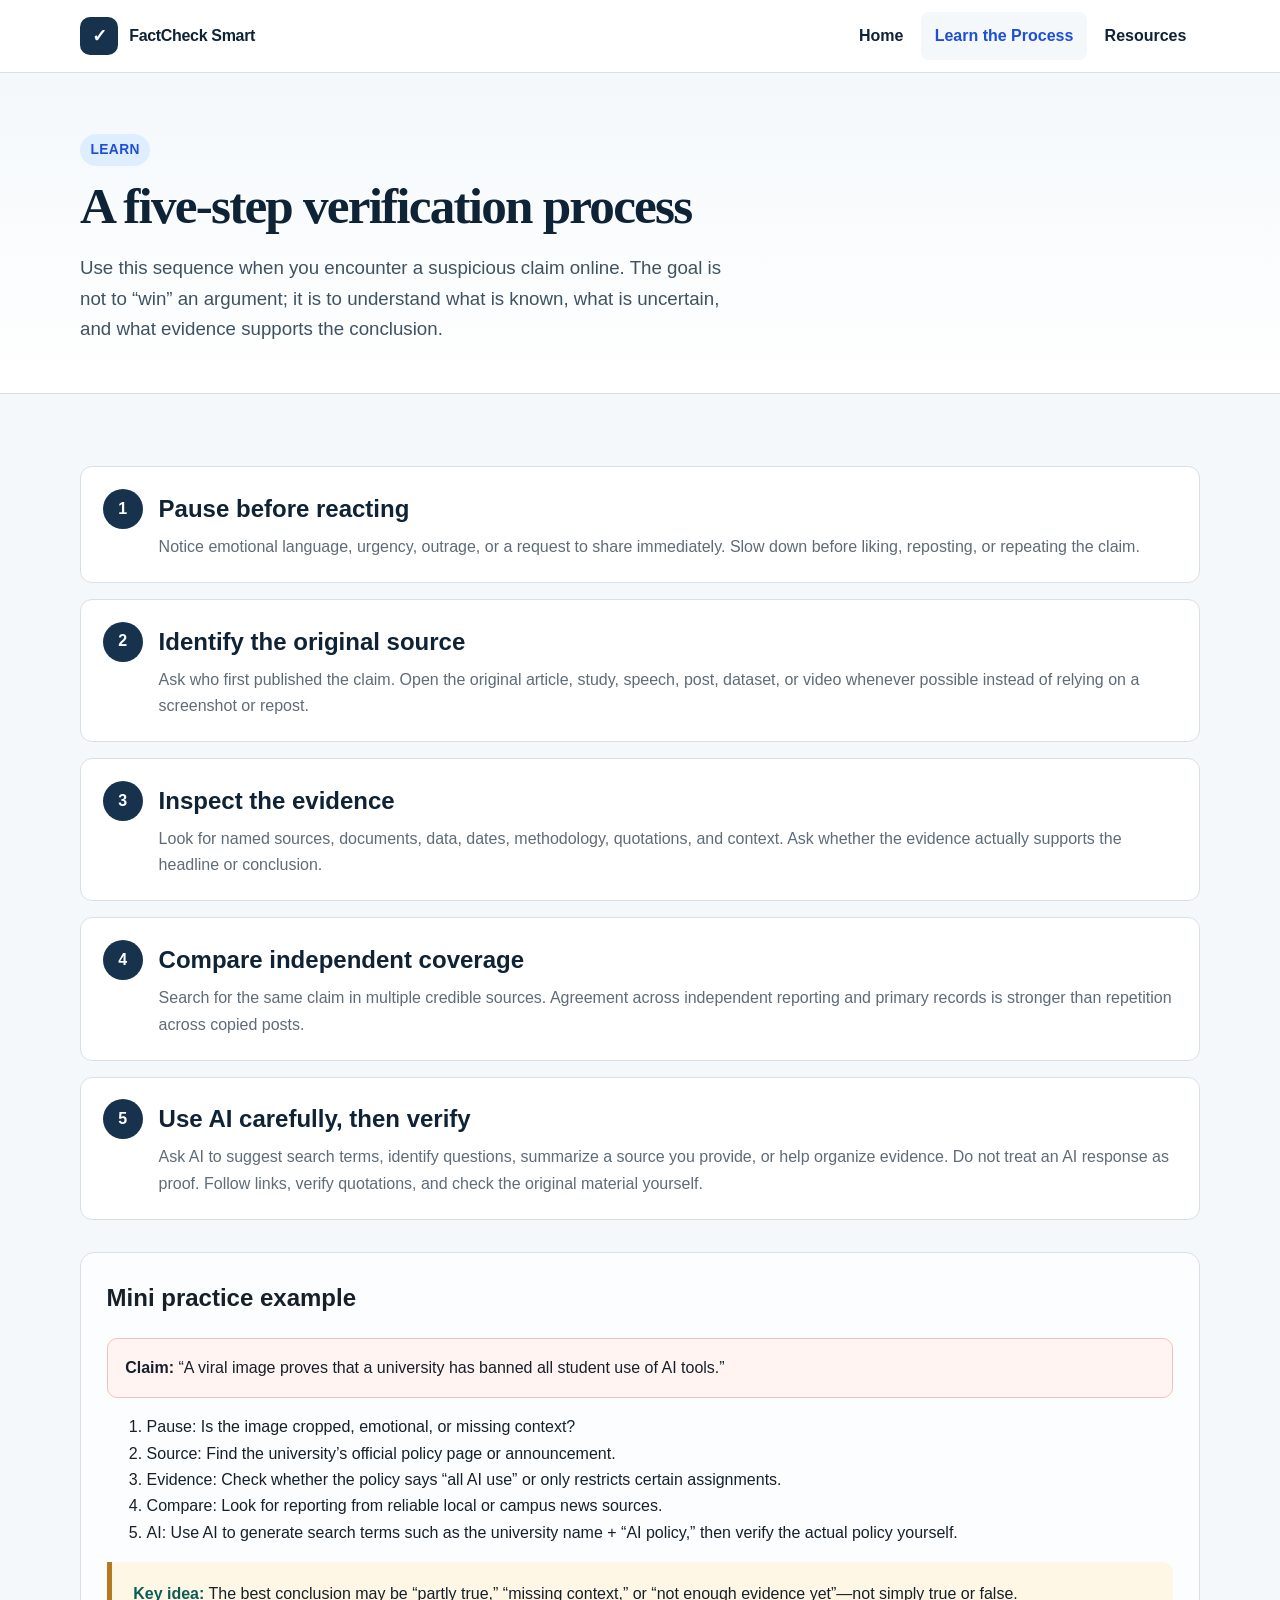
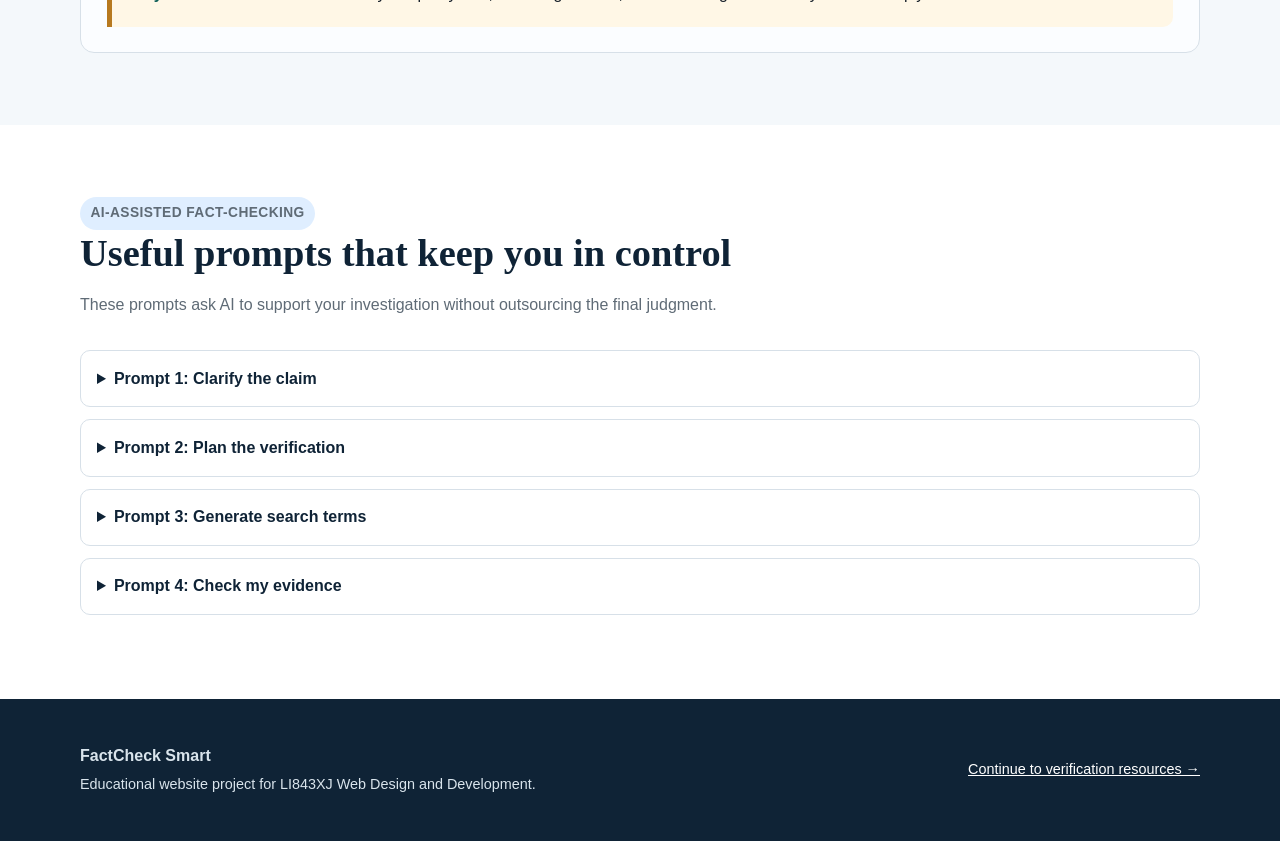
==== learn.html @ 16da7ce7 "Upload FactCheck Smart website" ====
<!DOCTYPE html>
<html lang="en">
<head>
  <meta charset="UTF-8">
  <meta name="viewport" content="width=device-width, initial-scale=1.0">
  <meta name="description" content="Learn a five-step process for evaluating claims, sources, evidence, and AI-assisted fact-checking results.">
  <title>FactCheck Smart | Learn the Process</title>
  <link rel="stylesheet" href="style.css">
</head>
<body>
<a class="skip-link" href="#main-content">Skip to main content</a>
<header class="site-header">
  <div class="nav-wrap">
    <a class="brand" href="index.html" aria-label="FactCheck Smart home">
      <span class="brand-mark" aria-hidden="true">✓</span>
      <span>FactCheck Smart</span>
    </a>
    <nav class="site-nav" aria-label="Primary navigation">
      <ul>
        <li><a href="index.html">Home</a></li>
        <li><a href="learn.html" aria-current="page">Learn the Process</a></li>
        <li><a href="resources.html">Resources</a></li>
      </ul>
    </nav>
  </div>
</header>

<main id="main-content">
  <header class="page-hero">
    <div class="container">
      <p class="eyebrow">Learn</p>
      <h1>A five-step verification process</h1>
      <p class="lead">Use this sequence when you encounter a suspicious claim online. The goal is not to “win” an argument; it is to understand what is known, what is uncertain, and what evidence supports the conclusion.</p>
    </div>
  </header>

  <section class="section-soft">
    <div class="container">
      <div class="steps">
        <article class="step">
          <div>
            <h2>Pause before reacting</h2>
            <p>Notice emotional language, urgency, outrage, or a request to share immediately. Slow down before liking, reposting, or repeating the claim.</p>
          </div>
        </article>
        <article class="step">
          <div>
            <h2>Identify the original source</h2>
            <p>Ask who first published the claim. Open the original article, study, speech, post, dataset, or video whenever possible instead of relying on a screenshot or repost.</p>
          </div>
        </article>
        <article class="step">
          <div>
            <h2>Inspect the evidence</h2>
            <p>Look for named sources, documents, data, dates, methodology, quotations, and context. Ask whether the evidence actually supports the headline or conclusion.</p>
          </div>
        </article>
        <article class="step">
          <div>
            <h2>Compare independent coverage</h2>
            <p>Search for the same claim in multiple credible sources. Agreement across independent reporting and primary records is stronger than repetition across copied posts.</p>
          </div>
        </article>
        <article class="step">
          <div>
            <h2>Use AI carefully, then verify</h2>
            <p>Ask AI to suggest search terms, identify questions, summarize a source you provide, or help organize evidence. Do not treat an AI response as proof. Follow links, verify quotations, and check the original material yourself.</p>
          </div>
        </article>
      </div>

      <div class="example-box">
        <h2>Mini practice example</h2>
        <p class="claim"><strong>Claim:</strong> “A viral image proves that a university has banned all student use of AI tools.”</p>
        <ol>
          <li>Pause: Is the image cropped, emotional, or missing context?</li>
          <li>Source: Find the university’s official policy page or announcement.</li>
          <li>Evidence: Check whether the policy says “all AI use” or only restricts certain assignments.</li>
          <li>Compare: Look for reporting from reliable local or campus news sources.</li>
          <li>AI: Use AI to generate search terms such as the university name + “AI policy,” then verify the actual policy yourself.</li>
        </ol>
        <div class="callout warning"><strong>Key idea:</strong> The best conclusion may be “partly true,” “missing context,” or “not enough evidence yet”—not simply true or false.</div>
      </div>
    </div>
  </section>

  <section>
    <div class="container">
      <div class="section-title">
        <p class="eyebrow">AI-assisted fact-checking</p>
        <h2>Useful prompts that keep you in control</h2>
        <p>These prompts ask AI to support your investigation without outsourcing the final judgment.</p>
      </div>
      <div class="details-list">
        <details>
          <summary>Prompt 1: Clarify the claim</summary>
          <p>“Rewrite this claim as one precise, checkable statement. Do not decide whether it is true.”</p>
        </details>
        <details>
          <summary>Prompt 2: Plan the verification</summary>
          <p>“What primary sources, records, datasets, or expert sources would be most useful for verifying this claim?”</p>
        </details>
        <details>
          <summary>Prompt 3: Generate search terms</summary>
          <p>“Give me five neutral search queries to investigate this claim from multiple perspectives.”</p>
        </details>
        <details>
          <summary>Prompt 4: Check my evidence</summary>
          <p>“Here are the sources I found. Compare what each source actually supports and identify any gaps or contradictions. Do not invent missing facts.”</p>
        </details>
      </div>
    </div>
  </section>
</main>

<footer class="site-footer">
  <div class="container footer-grid">
    <div>
      <p><strong>FactCheck Smart</strong></p>
      <p class="small">Educational website project for LI843XJ Web Design and Development.</p>
    </div>
    <p class="small"><a href="resources.html">Continue to verification resources →</a></p>
  </div>
</footer>
</body>
</html>
---- style.css ----
:root {
  --navy: #17324d;
  --navy-deep: #0f2336;
  --blue: #2563eb;
  --blue-dark: #1d4ed8;
  --teal: #0f766e;
  --gold: #b7791f;
  --ink: #17202a;
  --muted: #5f6b76;
  --line: #d7e0e8;
  --soft: #f4f8fb;
  --white: #ffffff;
  --focus: #ffbf47;
  --success: #e7f6ef;
  --warning: #fff7e6;
  --max: 1120px;
}

* { box-sizing: border-box; }

html { scroll-behavior: smooth; }

body {
  margin: 0;
  color: var(--ink);
  background: var(--white);
  font-family: Arial, Helvetica, sans-serif;
  line-height: 1.65;
}

img, svg, iframe { max-width: 100%; }

a { color: var(--blue-dark); }
a:hover { text-decoration-thickness: 2px; }
a:focus-visible,
button:focus-visible,
input:focus-visible,
textarea:focus-visible,
summary:focus-visible {
  outline: 3px solid var(--focus);
  outline-offset: 3px;
}

.skip-link {
  position: absolute;
  left: -999px;
  top: 0;
  z-index: 1000;
  padding: .65rem 1rem;
  background: var(--white);
  color: var(--navy-deep);
  border: 2px solid var(--navy-deep);
}
.skip-link:focus { left: 1rem; top: 1rem; }

.site-header {
  position: sticky;
  top: 0;
  z-index: 50;
  background: rgba(255,255,255,.97);
  border-bottom: 1px solid var(--line);
}

.nav-wrap {
  width: min(var(--max), calc(100% - 2rem));
  margin: 0 auto;
  min-height: 72px;
  display: flex;
  align-items: center;
  justify-content: space-between;
  gap: 1.25rem;
}

.brand {
  display: inline-flex;
  align-items: center;
  gap: .7rem;
  color: var(--navy-deep);
  text-decoration: none;
  font-weight: 800;
  letter-spacing: -.02em;
}
.brand-mark {
  display: grid;
  place-items: center;
  width: 38px;
  height: 38px;
  border-radius: 10px;
  background: var(--navy);
  color: var(--white);
  font-size: 1.15rem;
}

.site-nav ul {
  list-style: none;
  margin: 0;
  padding: 0;
  display: flex;
  align-items: center;
  gap: .25rem;
}
.site-nav a {
  display: block;
  padding: .7rem .85rem;
  border-radius: 8px;
  color: var(--navy-deep);
  text-decoration: none;
  font-weight: 700;
}
.site-nav a:hover,
.site-nav a[aria-current="page"] {
  background: var(--soft);
  color: var(--blue-dark);
}

.container {
  width: min(var(--max), calc(100% - 2rem));
  margin: 0 auto;
}

.hero {
  background: linear-gradient(135deg, #eef5ff 0%, #f7fbfd 55%, #edf8f5 100%);
  border-bottom: 1px solid var(--line);
}
.hero-grid {
  min-height: 520px;
  display: grid;
  grid-template-columns: 1.05fr .95fr;
  align-items: center;
  gap: 3rem;
  padding: 4.5rem 0;
}
.eyebrow {
  display: inline-block;
  margin: 0 0 .8rem;
  padding: .3rem .65rem;
  border-radius: 999px;
  background: #dfeeff;
  color: var(--blue-dark);
  font-size: .86rem;
  font-weight: 800;
  letter-spacing: .03em;
  text-transform: uppercase;
}
.hero h1,
.page-hero h1 {
  margin: 0;
  color: var(--navy-deep);
  font-family: Georgia, 'Times New Roman', serif;
  font-size: clamp(2.35rem, 5vw, 4.5rem);
  line-height: 1.05;
  letter-spacing: -.035em;
}
.hero p.lead,
.page-hero p.lead {
  margin: 1.25rem 0 0;
  max-width: 64ch;
  color: #3f5263;
  font-size: 1.17rem;
}
.button-row {
  display: flex;
  flex-wrap: wrap;
  gap: .8rem;
  margin-top: 1.6rem;
}
.btn {
  display: inline-block;
  padding: .82rem 1.1rem;
  border: 2px solid var(--blue-dark);
  border-radius: 9px;
  background: var(--blue-dark);
  color: var(--white);
  text-decoration: none;
  font-weight: 800;
}
.btn:hover { background: #153eaa; }
.btn.secondary {
  background: transparent;
  color: var(--blue-dark);
}
.btn.secondary:hover { background: #e8f0ff; }

.hero-art {
  min-height: 360px;
  display: grid;
  place-items: center;
}
.hero-art svg {
  width: min(100%, 520px);
  height: auto;
  filter: drop-shadow(0 24px 30px rgba(23,50,77,.12));
}

section { padding: 4.5rem 0; }
.section-soft { background: var(--soft); }
.section-title {
  max-width: 760px;
  margin: 0 0 2rem;
}
.section-title h2 {
  margin: 0;
  color: var(--navy-deep);
  font-family: Georgia, 'Times New Roman', serif;
  font-size: clamp(1.8rem, 3vw, 2.7rem);
  line-height: 1.2;
}
.section-title p { color: var(--muted); margin-bottom: 0; }

.card-grid {
  display: grid;
  grid-template-columns: repeat(3, 1fr);
  gap: 1.2rem;
}
.card {
  background: var(--white);
  border: 1px solid var(--line);
  border-radius: 14px;
  padding: 1.5rem;
  box-shadow: 0 7px 18px rgba(24,46,67,.05);
}
.card h3 { margin: .7rem 0 .45rem; color: var(--navy-deep); }
.card p { margin: 0; color: var(--muted); }
.icon-chip {
  width: 44px;
  height: 44px;
  display: grid;
  place-items: center;
  border-radius: 11px;
  background: #eaf2ff;
  color: var(--blue-dark);
  font-weight: 900;
}

.callout {
  border-left: 5px solid var(--teal);
  background: var(--success);
  padding: 1.2rem 1.35rem;
  border-radius: 0 10px 10px 0;
}
.callout strong { color: #0b5d56; }
.callout.warning {
  border-left-color: var(--gold);
  background: var(--warning);
}

.video-wrap {
  overflow: hidden;
  border: 1px solid var(--line);
  border-radius: 14px;
  background: #000;
  box-shadow: 0 10px 26px rgba(23,50,77,.08);
  aspect-ratio: 16 / 9;
}
.video-wrap iframe {
  width: 100%;
  height: 100%;
  border: 0;
}
.video-caption { margin-top: .75rem; color: var(--muted); font-size: .95rem; }

.page-hero {
  padding: 3.8rem 0 3rem;
  background: linear-gradient(180deg, #f4f8fb 0%, #fff 100%);
  border-bottom: 1px solid var(--line);
}
.page-hero h1 { font-size: clamp(2.2rem, 4vw, 3.6rem); }

.steps {
  counter-reset: factstep;
  display: grid;
  gap: 1rem;
}
.step {
  counter-increment: factstep;
  display: grid;
  grid-template-columns: auto 1fr;
  gap: 1rem;
  align-items: start;
  padding: 1.35rem;
  background: var(--white);
  border: 1px solid var(--line);
  border-radius: 12px;
}
.step::before {
  content: counter(factstep);
  width: 40px;
  height: 40px;
  display: grid;
  place-items: center;
  border-radius: 50%;
  background: var(--navy);
  color: var(--white);
  font-weight: 900;
}
.step h2, .step h3 { margin: 0 0 .35rem; color: var(--navy-deep); }
.step p { margin: 0; color: var(--muted); }

.example-box {
  margin-top: 2rem;
  padding: 1.6rem;
  border: 1px solid var(--line);
  border-radius: 14px;
  background: #fbfdff;
}
.example-box h2 { margin-top: 0; }
.claim {
  padding: 1rem 1.1rem;
  border-radius: 10px;
  background: #fff4f2;
  border: 1px solid #f0c4bc;
}

.checklist {
  display: grid;
  gap: .7rem;
  margin-top: 1.2rem;
}
.check-item {
  display: flex;
  gap: .7rem;
  align-items: flex-start;
  padding: .9rem 1rem;
  border: 1px solid var(--line);
  border-radius: 10px;
  background: var(--white);
}
.check-item input { margin-top: .3rem; width: 1.1rem; height: 1.1rem; }

.resource-grid {
  display: grid;
  grid-template-columns: repeat(2, 1fr);
  gap: 1rem;
}
.resource-card {
  padding: 1.3rem;
  border: 1px solid var(--line);
  border-radius: 12px;
  background: var(--white);
}
.resource-card h2, .resource-card h3 { margin-top: 0; color: var(--navy-deep); }
.resource-card p { color: var(--muted); }
.resource-card a { font-weight: 800; }

.table-wrap { overflow-x: auto; }
table {
  width: 100%;
  border-collapse: collapse;
  margin-top: 1rem;
  background: var(--white);
}
th, td {
  padding: .85rem;
  border: 1px solid var(--line);
  text-align: left;
  vertical-align: top;
}
th { background: #eaf2ff; color: var(--navy-deep); }

.details-list details {
  border: 1px solid var(--line);
  border-radius: 10px;
  padding: .9rem 1rem;
  background: var(--white);
  margin-bottom: .75rem;
}
.details-list summary {
  cursor: pointer;
  color: var(--navy-deep);
  font-weight: 800;
}
.details-list p { color: var(--muted); }

.site-footer {
  background: var(--navy-deep);
  color: #d9e4ec;
  padding: 2.5rem 0;
}
.footer-grid {
  display: grid;
  grid-template-columns: 1fr auto;
  gap: 1rem;
  align-items: center;
}
.site-footer a { color: #fff; }
.site-footer p { margin: .25rem 0; }

.small { font-size: .9rem; }
.muted { color: var(--muted); }

@media (max-width: 820px) {
  .nav-wrap { align-items: flex-start; flex-direction: column; padding: .8rem 0; }
  .site-header { position: static; }
  .site-nav ul { flex-wrap: wrap; }
  .hero-grid { grid-template-columns: 1fr; min-height: 0; padding: 3.5rem 0; }
  .hero-art { min-height: 260px; }
  .card-grid, .resource-grid { grid-template-columns: 1fr; }
  .footer-grid { grid-template-columns: 1fr; }
}

@media (prefers-reduced-motion: reduce) {
  html { scroll-behavior: auto; }
}
.sr-only {
  position: absolute;
  width: 1px;
  height: 1px;
  padding: 0;
  margin: -1px;
  overflow: hidden;
  clip: rect(0, 0, 0, 0);
  white-space: nowrap;
  border: 0;
}
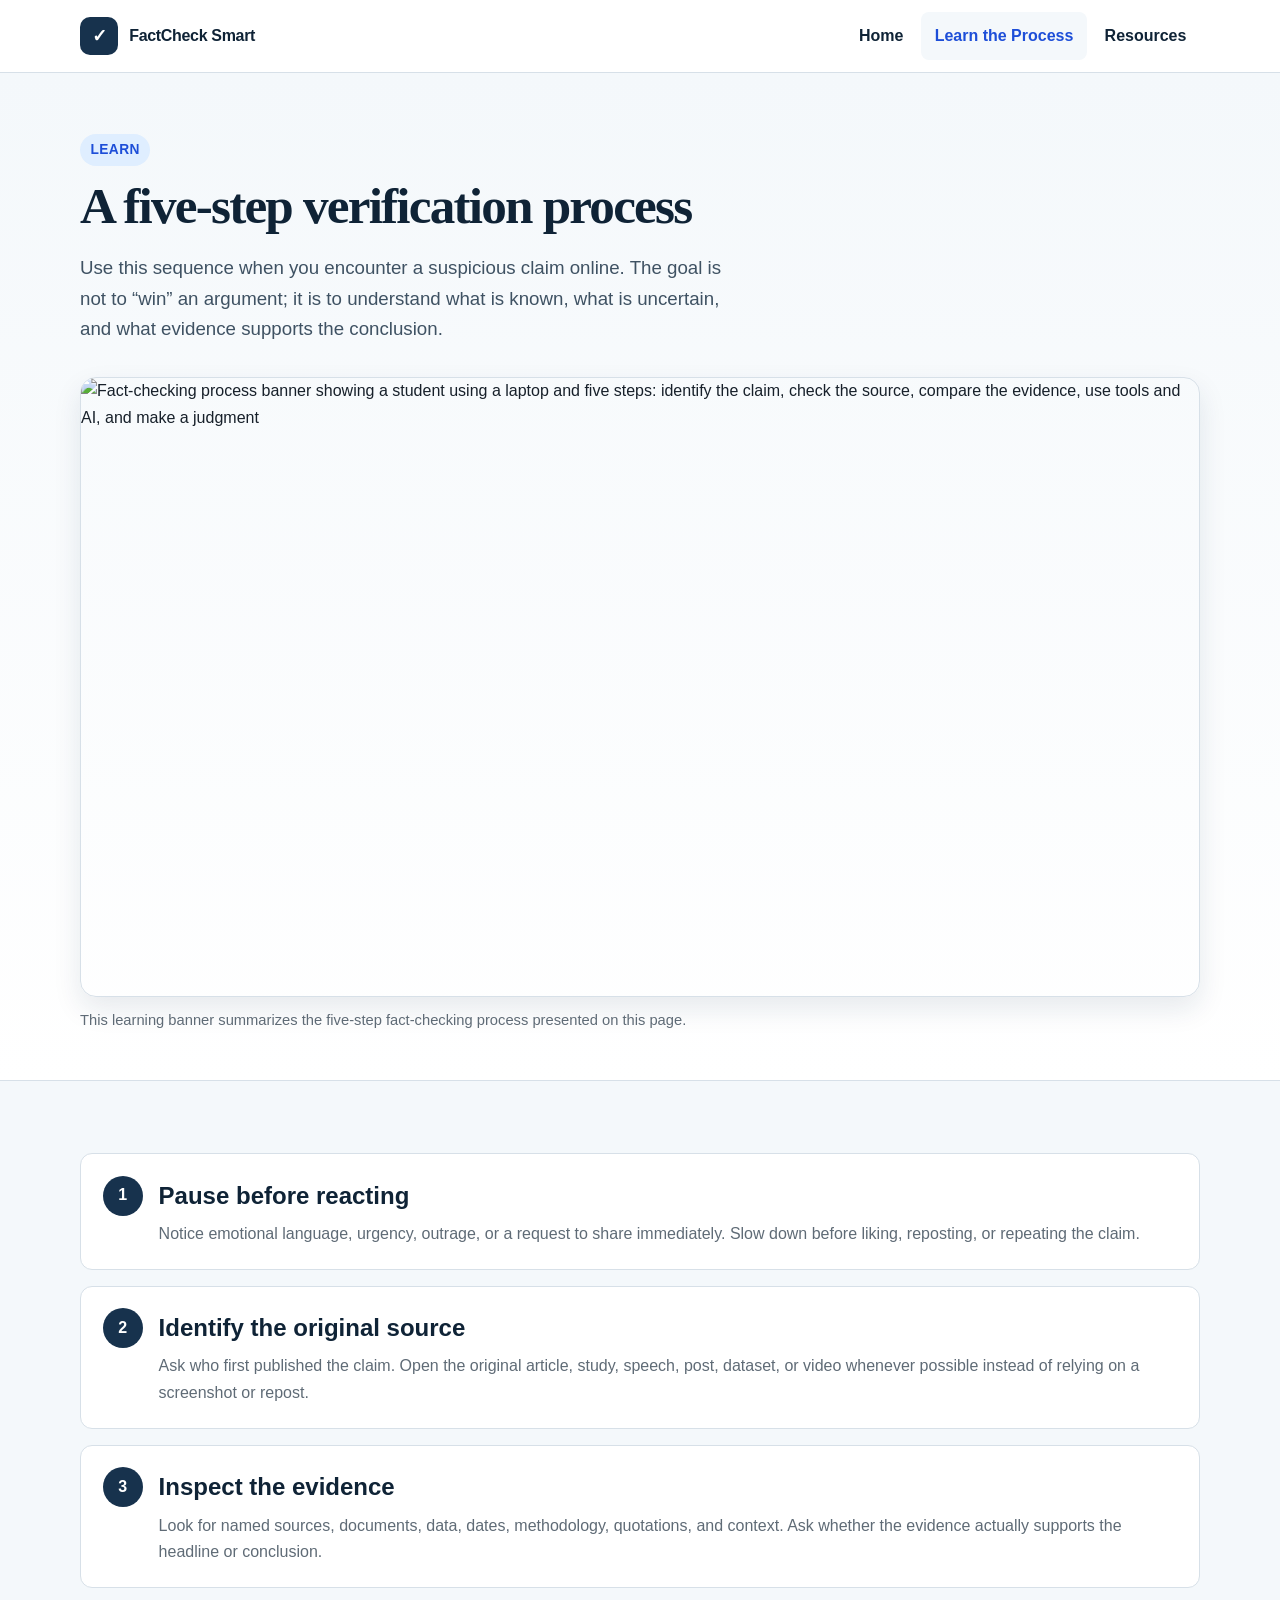
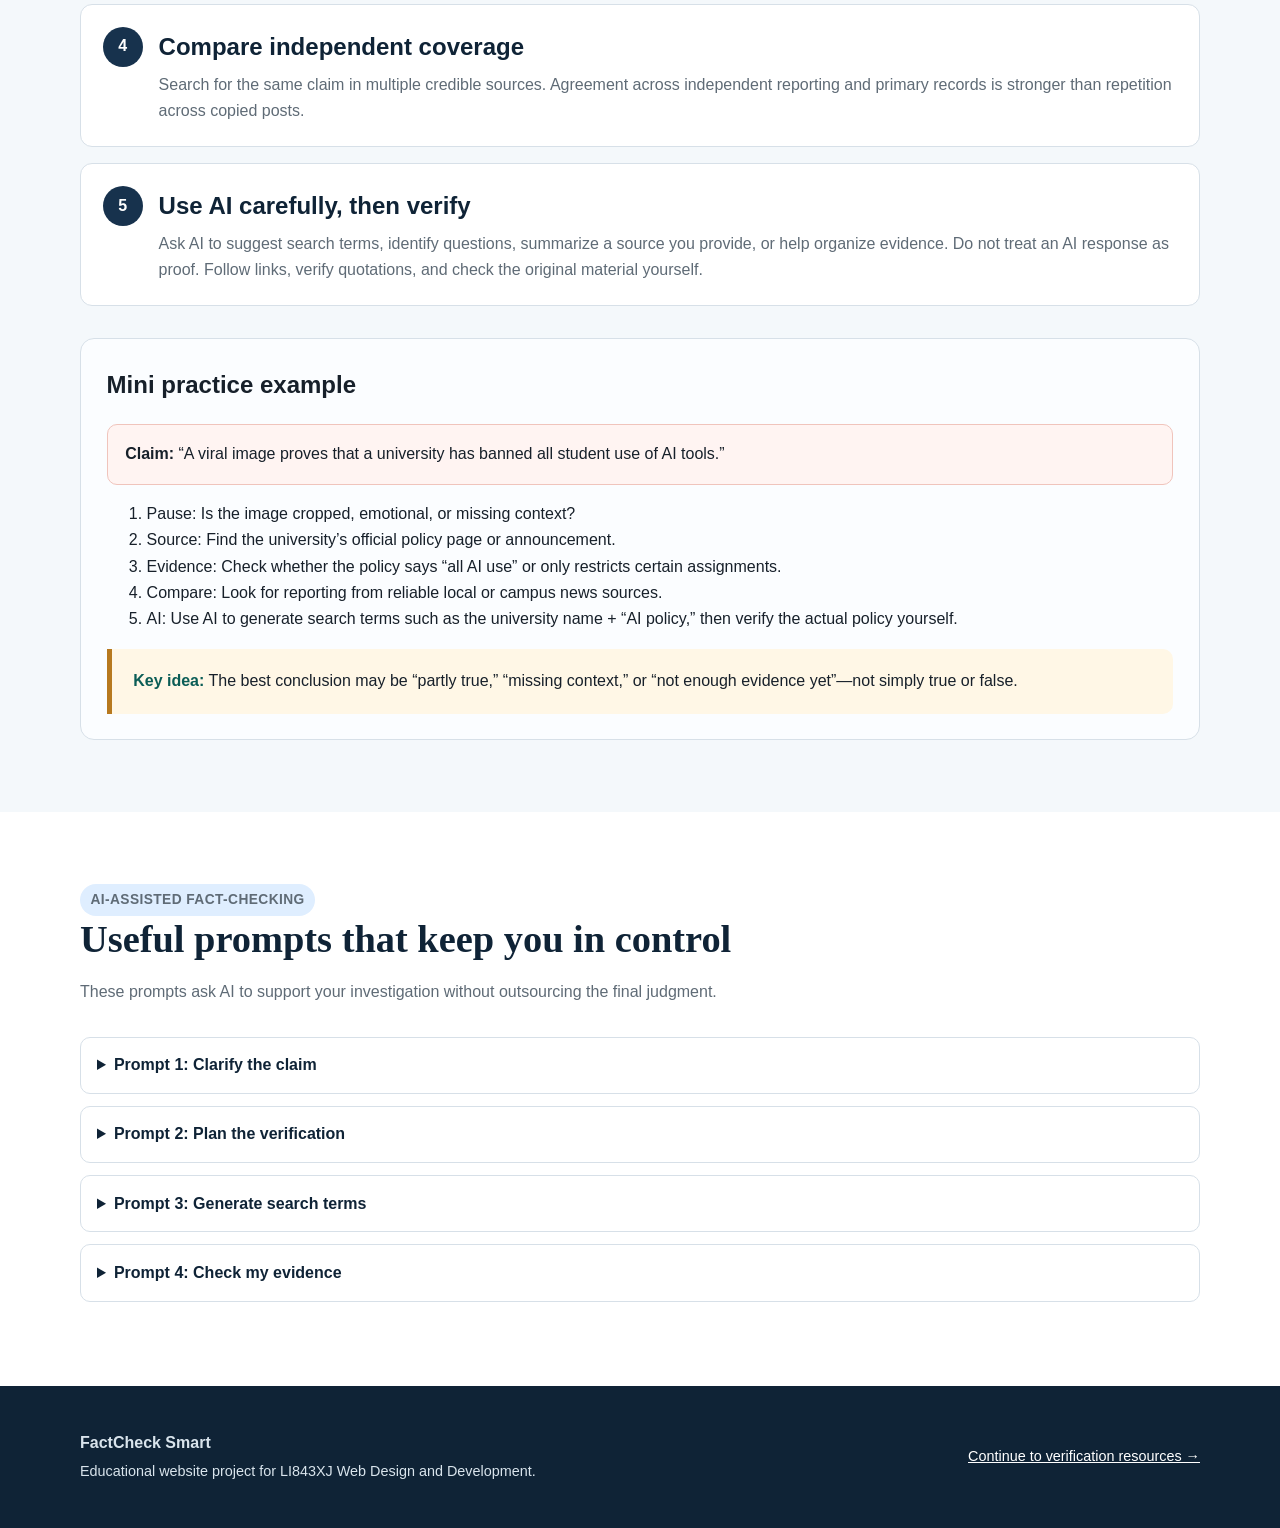
==== commit 5ae3de35: "Add final images and update website" ====
--- a/learn.html
+++ b/learn.html
@@ -31,6 +31,13 @@
       <p class="eyebrow">Learn</p>
       <h1>A five-step verification process</h1>
       <p class="lead">Use this sequence when you encounter a suspicious claim online. The goal is not to “win” an argument; it is to understand what is known, what is uncertain, and what evidence supports the conclusion.</p>
+
+      <figure class="learn-feature-photo learn-process-banner">
+        <img src="images/fact_checking_process_study_banner.png"
+             alt="Fact-checking process banner showing a student using a laptop and five steps: identify the claim, check the source, compare the evidence, use tools and AI, and make a judgment"
+             width="1569" height="1002">
+        <figcaption>This learning banner summarizes the five-step fact-checking process presented on this page.</figcaption>
+      </figure>
     </div>
   </header>
 
--- a/style.css
+++ b/style.css
@@ -266,6 +266,25 @@
 }
 .page-hero h1 { font-size: clamp(2.2rem, 4vw, 3.6rem); }
 
+.learn-feature-photo {
+  margin: 2rem 0 0;
+}
+.learn-feature-photo img {
+  display: block;
+  width: 100%;
+  max-height: 560px;
+  object-fit: cover;
+  object-position: center 42%;
+  border: 1px solid var(--line);
+  border-radius: 16px;
+  box-shadow: 0 12px 28px rgba(23,50,77,.10);
+}
+.learn-feature-photo figcaption {
+  margin-top: .65rem;
+  color: var(--muted);
+  font-size: .92rem;
+}
+
 .steps {
   counter-reset: factstep;
   display: grid;
@@ -412,3 +431,29 @@
   white-space: nowrap;
   border: 0;
 }
+
+
+.learn-process-banner img {
+  max-height: 620px;
+  object-fit: cover;
+  object-position: center;
+}
+
+.page-support-image {
+  margin: 2rem 0 0;
+}
+.page-support-image img {
+  display: block;
+  width: 100%;
+  max-width: 980px;
+  margin: 0 auto;
+  border: 1px solid var(--line);
+  border-radius: 16px;
+  box-shadow: 0 12px 28px rgba(23,50,77,.10);
+}
+.page-support-image figcaption {
+  margin-top: .65rem;
+  color: var(--muted);
+  font-size: .92rem;
+  text-align: center;
+}
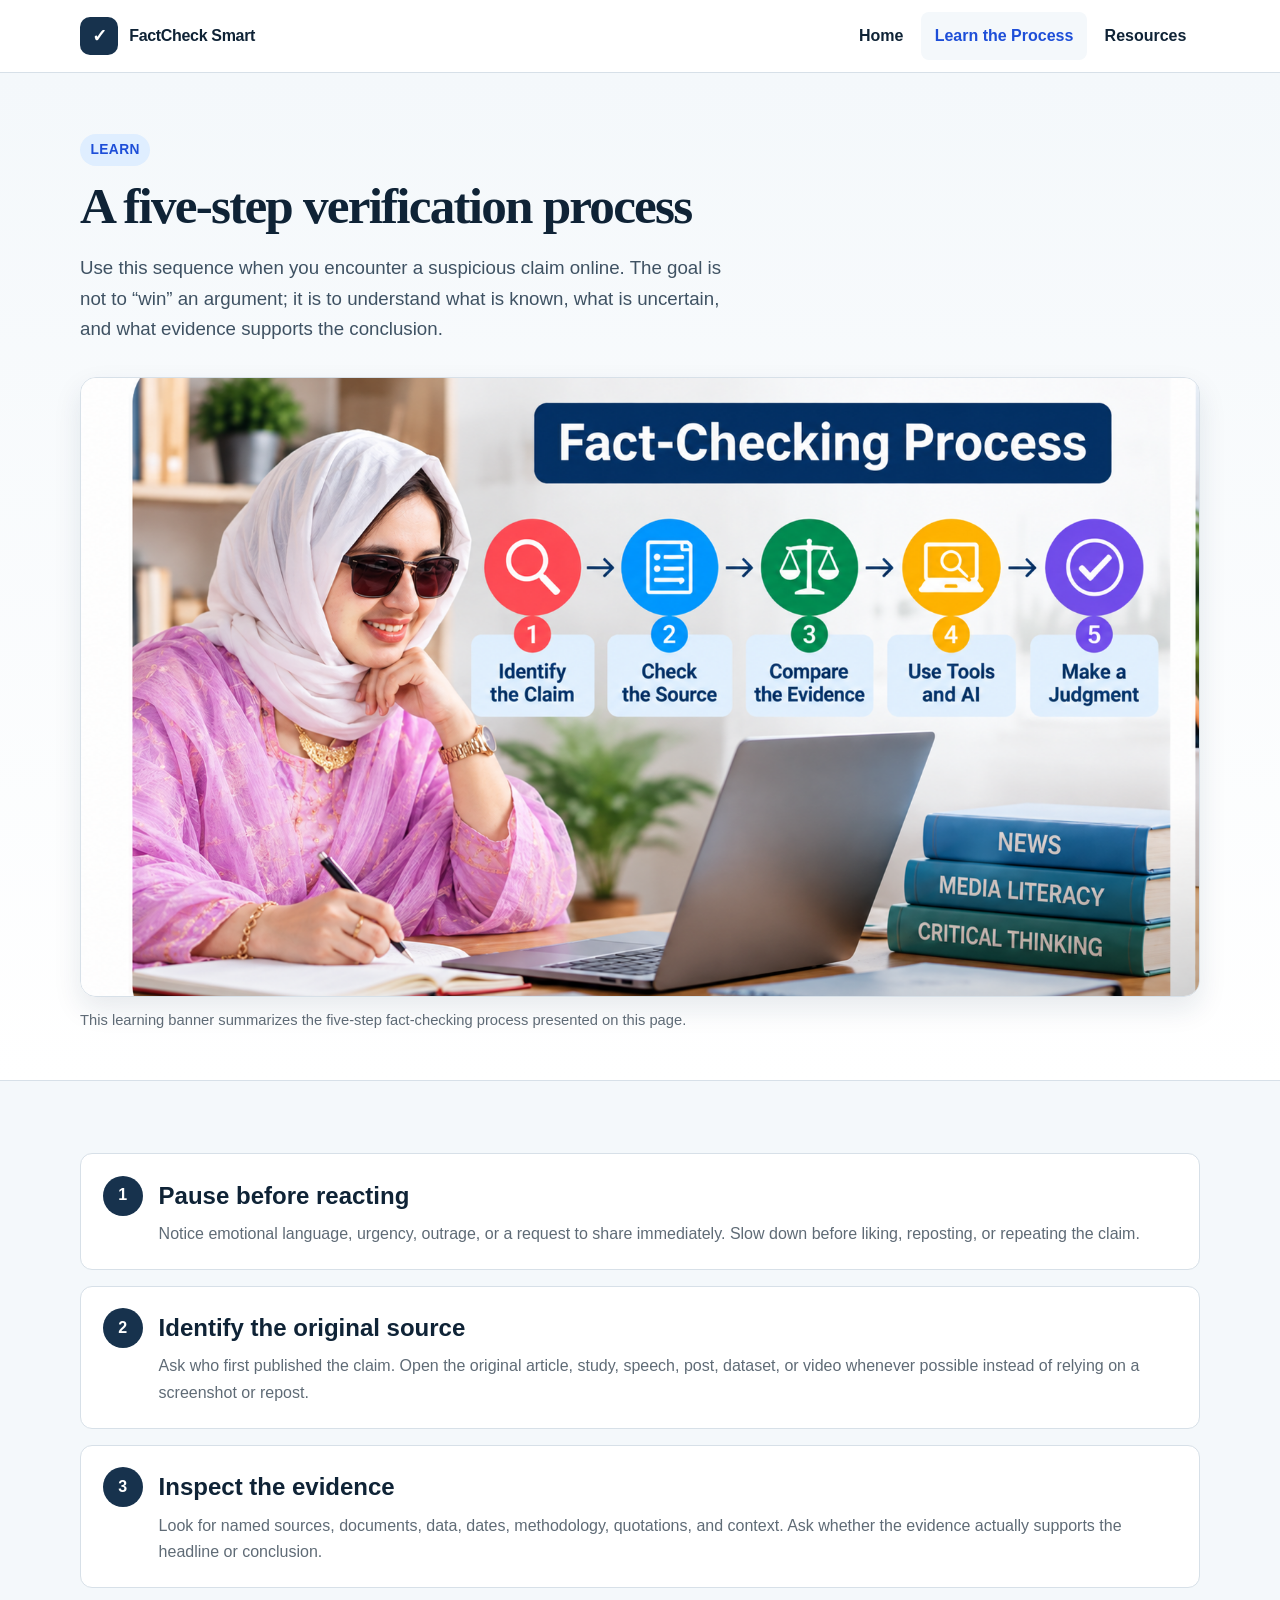
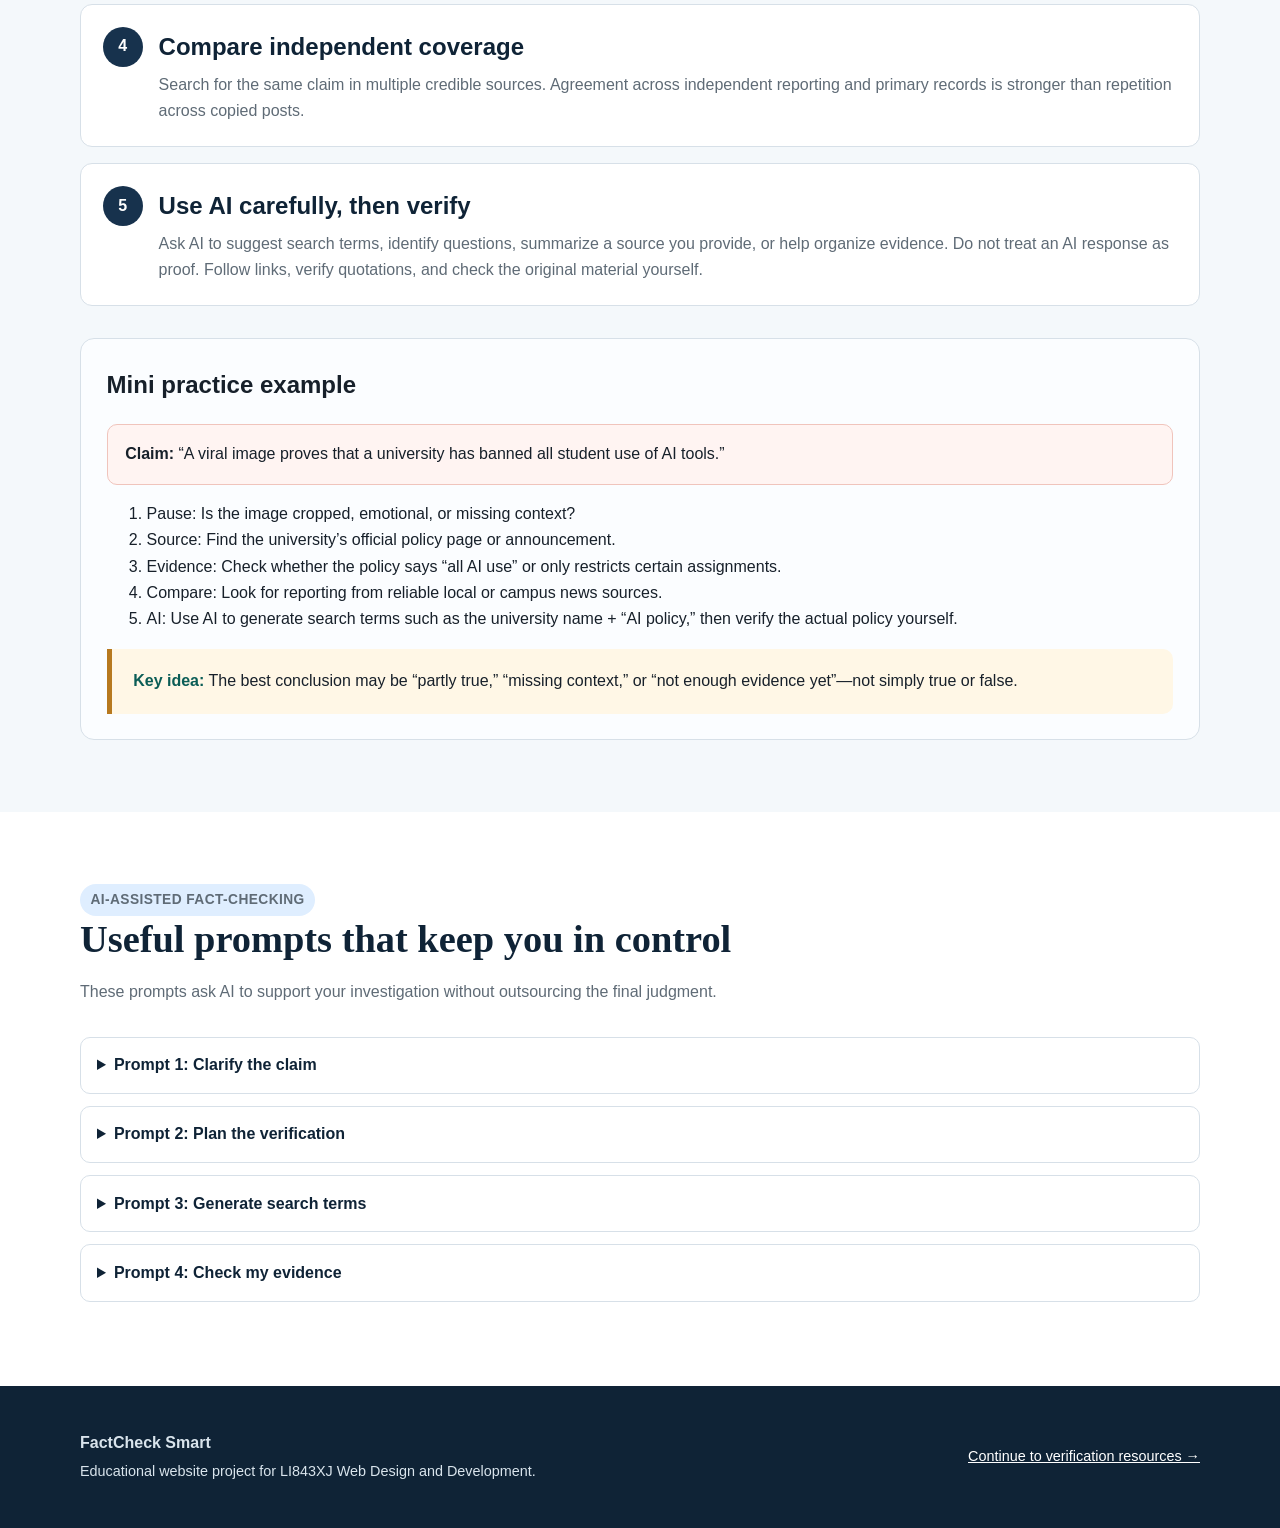
==== commit 0b956b0f: "Fix image paths" ====
--- a/learn.html
+++ b/learn.html
@@ -33,7 +33,7 @@
       <p class="lead">Use this sequence when you encounter a suspicious claim online. The goal is not to “win” an argument; it is to understand what is known, what is uncertain, and what evidence supports the conclusion.</p>
 
       <figure class="learn-feature-photo learn-process-banner">
-        <img src="images/fact_checking_process_study_banner.png"
+        <img src="fact_checking_process_study_banner.png"
              alt="Fact-checking process banner showing a student using a laptop and five steps: identify the claim, check the source, compare the evidence, use tools and AI, and make a judgment"
              width="1569" height="1002">
         <figcaption>This learning banner summarizes the five-step fact-checking process presented on this page.</figcaption>
